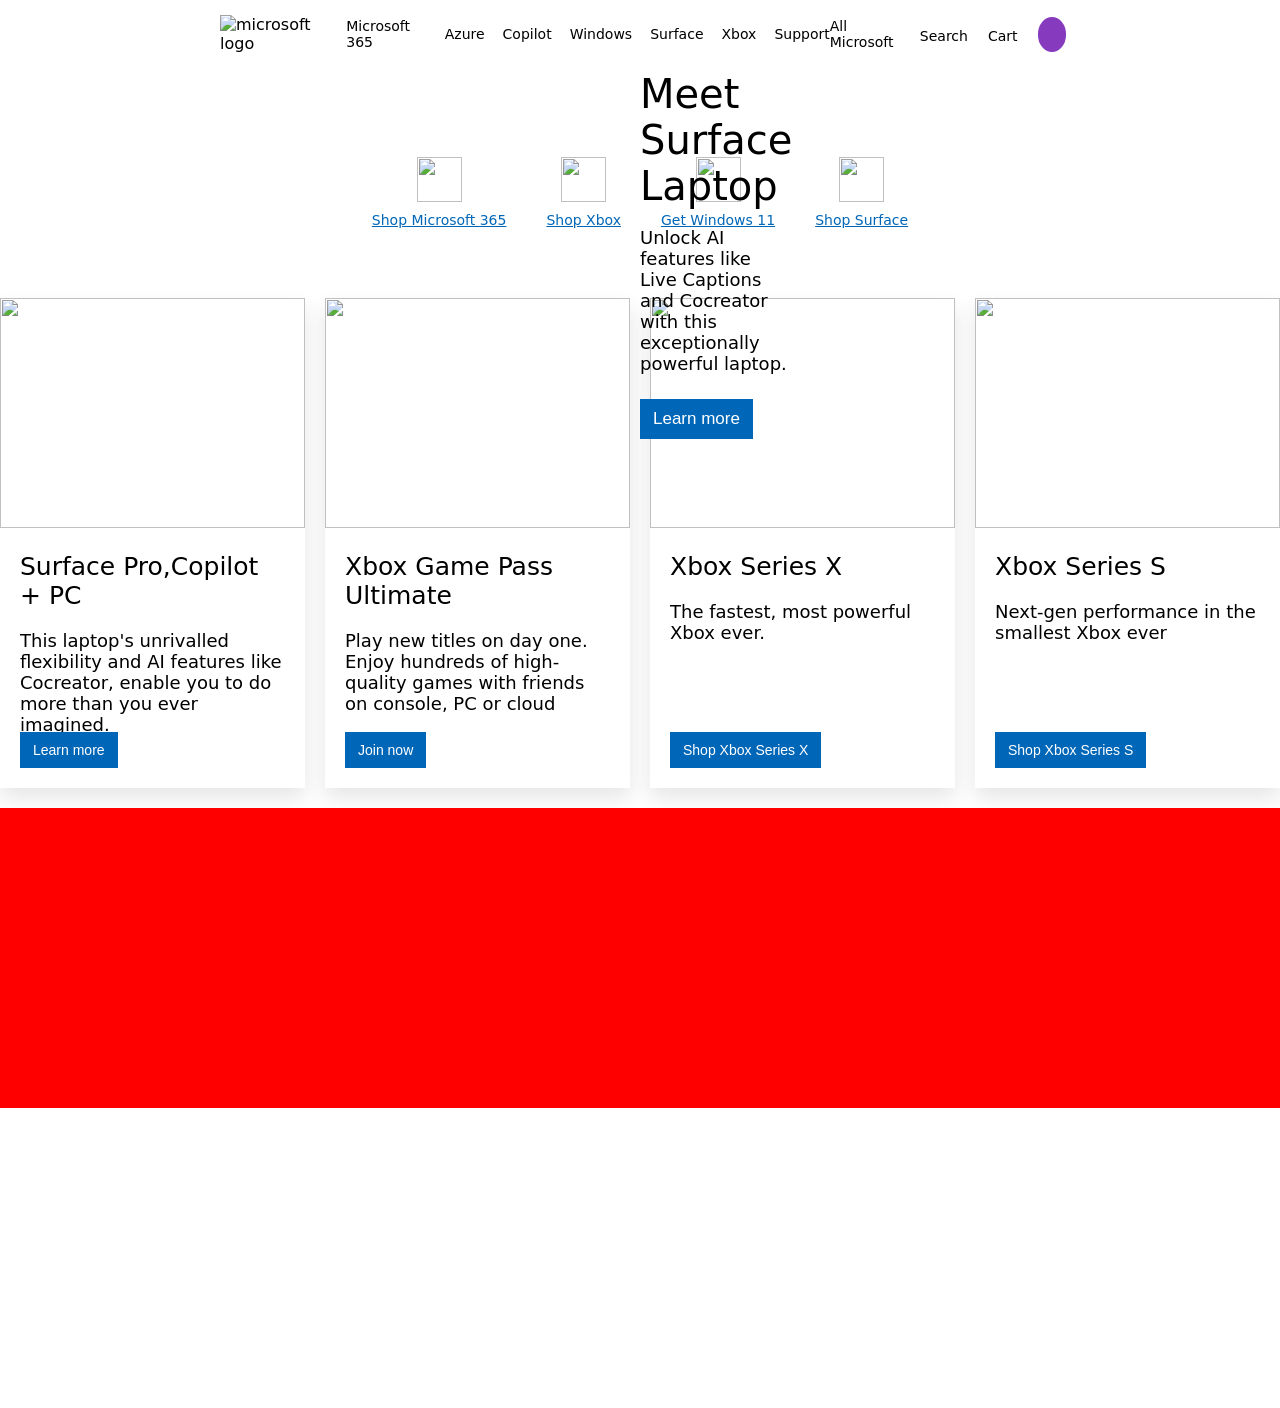
==== Microsoft_project/index.html @ ca44b894 "practice" ====
<!DOCTYPE html>
<html lang="en">
<head>
    <meta charset="UTF-8">
    <meta name="viewport" content="width=device-width, initial-scale=1.0">
    <title>Microsoft</title>
    <link rel="stylesheet" href="style.css">
    <link href="https://cdn.jsdelivr.net/npm/remixicon@4.9.0/fonts/remixicon.css" rel="stylesheet"/>
</head>
<body>
    <main>
        <nav>
            <div class="left">
                <img src="https://uhf.microsoft.com/images/microsoft/RE1Mu3b.png" alt="microsoft logo" width="110px" >
                <p>Microsoft 365</p>
                <p>Azure</p>
                <p>Copilot</p>
                <p>Windows</p>
                <p>Surface</p>
                <p>Xbox</p>
                <p>Support</p>
            </div>
            <div class="right">
                <p>All Microsoft <span><i class="ri-arrow-down-s-line"></i></span></p>
                <p>Search <span><i class="ri-search-line"></i></span></p>
                <p>Cart <span><i class="ri-shopping-cart-line"></i></span></p>
                <div class="profile"></div>
                
            </div>
        </nav>

        <section>
            <img src="https://cdn-dynmedia-1.microsoft.com/is/image/microsoftcorp/Highlight-Surface-Laptop-AI-7Ed-Sapphire-MC001-3000x1682:VP5-1920x600" alt="">
            <div class="content">
                <h1>Meet Surface Laptop</h1>
                <P>Unlock AI features like Live Captions and Cocreator with this exceptionally <br> powerful laptop.</P>
                <button>Learn more</button>
            </div>
        </section>

        <div class="container3">
            <div class="box">
                <img src="https://cdn-dynmedia-1.microsoft.com/is/content/microsoftcorp/Link-List-Icons-Microsoft-365?wid=40&hei=40" alt="">
                <p>Shop Microsoft 365</p>
            </div>
            <div class="box">
                <img src="https://cdn-dynmedia-1.microsoft.com/is/content/microsoftcorp/Link-List-Icons-Xbox-Games-Consoles?wid=40&hei=40" alt="">
                <p>Shop Xbox</p>
            </div>
            <div class="box">
                <img src="https://cdn-dynmedia-1.microsoft.com/is/content/microsoftcorp/Link-List-Icons-Microsoft-365?wid=40&hei=40" alt="">
                <p>Get Windows 11</p>
            </div>
            <div class="box">
                <img src="https://cdn-dynmedia-1.microsoft.com/is/content/microsoftcorp/Link-List-Icons-Surface-Devices?wid=40&hei=40" alt="">
                <p>Shop Surface</p>
            </div>
        </div>

        <div class="explain">
            <div class="desc">
                <div class="topimg"><img width="350px" src="https://cdn-dynmedia-1.microsoft.com/is/image/microsoftcorp/Content-Card-Surface-Pro-AI-11Ed-Sapphire-MC001?wid=380&hei=213&fit=crop" alt=""></div>                
                <div class="textt"><h1>Surface Pro,Copilot + PC</h1>
                <p>This laptop's unrivalled flexibility and AI features like Cocreator, enable you to do more than you ever imagined.</p>
                </div>
                <button>Learn more</button>
            </div>
            <div class="desc">
                <div class="topimg"><img width="350px" src="https://cdn-dynmedia-1.microsoft.com/is/image/microsoftcorp/Content-Card-Digital-Content-Xbox-Game-Pass-Oct25?fmt=png-alpha&wid=380&hei=213&fit=crop" alt=""></div>
                <div class="textt">
                    <h1>Xbox Game Pass Ultimate</h1>
                    <p>Play new titles on day one. Enjoy hundreds of high-quality games with friends on console, PC or cloud</p>
                </div>
                <button>Join now</button>
            </div>
            <div class="desc">
                <div class="topimg"><img width="350px" src="https://cdn-dynmedia-1.microsoft.com/is/image/microsoftcorp/gldn-XSX-CP-Xbox-Series-X?wid=380&hei=213&fit=crop" alt=""></div>
                <div class="textt">
                    <h1>Xbox Series X</h1>
                    <p>The fastest, most powerful Xbox ever.</p>
                </div>
                <button>Shop Xbox Series X</button>
            </div>
            <div class="desc">
                <div class="topimg"><img width="350px" src="https://cdn-dynmedia-1.microsoft.com/is/image/microsoftcorp/gldn-XSS-CP-Xbox-Series-S-Evergreen?wid=380&hei=213&fit=crop" alt=""></div>
                <div class="textt">
                    <h1>Xbox Series S</h1>
                    <p>Next-gen performance in the smallest Xbox ever</p>
                </div>
                <button>Shop Xbox Series S</button>
            </div>
        </div>

        <div class="contain">
            <div class="image"></div>
        </div>

    </main>
    
</body>
</html>
---- Microsoft_project/style.css ----
*{
    margin: 0;
    padding: 0;
    box-sizing: border-box;
}
html,body{
    height: 100%;
    width: 100%;
    font-family: system-ui, -apple-system, BlinkMacSystemFont, 'Segoe UI', Roboto, Oxygen, Ubuntu, Cantarell, 'Open Sans', 'Helvetica Neue', sans-serif;
}

main{
    display: flex;
    flex-direction: column;
    height: 100%;
    width: 100%;
}

nav{
    display: flex;
    justify-content: space-between;
    padding: 15px 250px 15px 220px;
}

nav .left{
    display: flex;
    align-items: center;
    gap: 18px;
}

nav p{
    font-size: 14px;
}

nav p:hover{
    text-decoration: underline;
}

nav .left img{
    margin-right: 15px;
}

nav .right{
    display: flex;
    align-items: center;
    gap: 20px;
}

.ri-search-line{
    font-size: 18px;
}
.ri-shopping-cart-line{
    font-size: 18px;
}

.profile{
    background-color: rgb(134, 59, 190);
    height: 35px;
    width: 35px;
    border-radius: 50%;
    background-image: url(https://plus.unsplash.com/premium_photo-1739786995552-0a2ccfa62ba5?q=80&w=580&auto=format&fit=crop&ixlib=rb-4.1.0&ixid=M3wxMjA3fDB8MHxwaG90by1wYWdlfHx8fGVufDB8fHx8fA%3D%3D);
    background-size: cover;
}

section{
    position: relative;
    align-self: center;
}

.content{
    position: absolute;
    top: 18%;
    left: 10%;
    text-align: left;
}
.content h1{
    font-size: 40px;
    font-weight: 500;
    margin-bottom: 18px;
}
.content p{
    font-size: 18px;
    margin-bottom: 25px;
}
.content button{
    font-size: 17px;
    padding: 10px 13px;
    background-color:#0067b8;
    color: white;
    border: none;
}
.content button:hover{
    background-color: #004a7f;
    cursor: pointer;
}


.container3{
    height: 30%;
    display: flex;
    justify-content: center;
    align-items: center;
    gap: 40px;
    margin : 70px 0;

}

.container3 .box{
    display: flex;
    flex-direction: column;
    align-items: center;
    gap: 10px;
}

.container3 .box img{
    height: 45px;
    width: 45px;
}

.container3 .box p{
    font-size: 14px;
    color:#0067b8;
    text-decoration: underline;
}

.explain{
    display: flex;
    justify-content: center;
    gap: 20px;
}
.explain .desc{
    width: 390px;
    display: flex;
    flex-direction: column;
    align-items: left;
    margin-bottom: 20px;
    box-shadow: 0 10px 20px rgba(0,0,0,0.1);
    padding-bottom: 20px;
}
.explain .desc .textt{
    height: 200px;
    width: 100%;
    padding: 20px;
}
.explain .desc .topimg img{
    width: 100%;
    height: 230px;

}
.explain .desc h1{
    font-size: 25px;
    font-weight: 500;
    margin-bottom:20px ;
}
.explain .desc p{
    font-size: 18px;
}
.explain .desc button{
    font-size: 14px;
    padding: 10px 13px;
    background-color:#0067b8;
    color: white;
    border: none;
    width: fit-content;
    margin-left: 20px;

}


.contain{
    height: 300px;
    background-color: red;
}
.contain .image{
    height: 600px;
    width: 95%;
    display: flex;
    background-image: url(https://cdn-dynmedia-1.microsoft.com/is/image/microsoftcorp/Highlight-Hero-Windows11-GlobalLaunch:VP5-1596x600);
    background-size: cover;
    background-position: center;
}
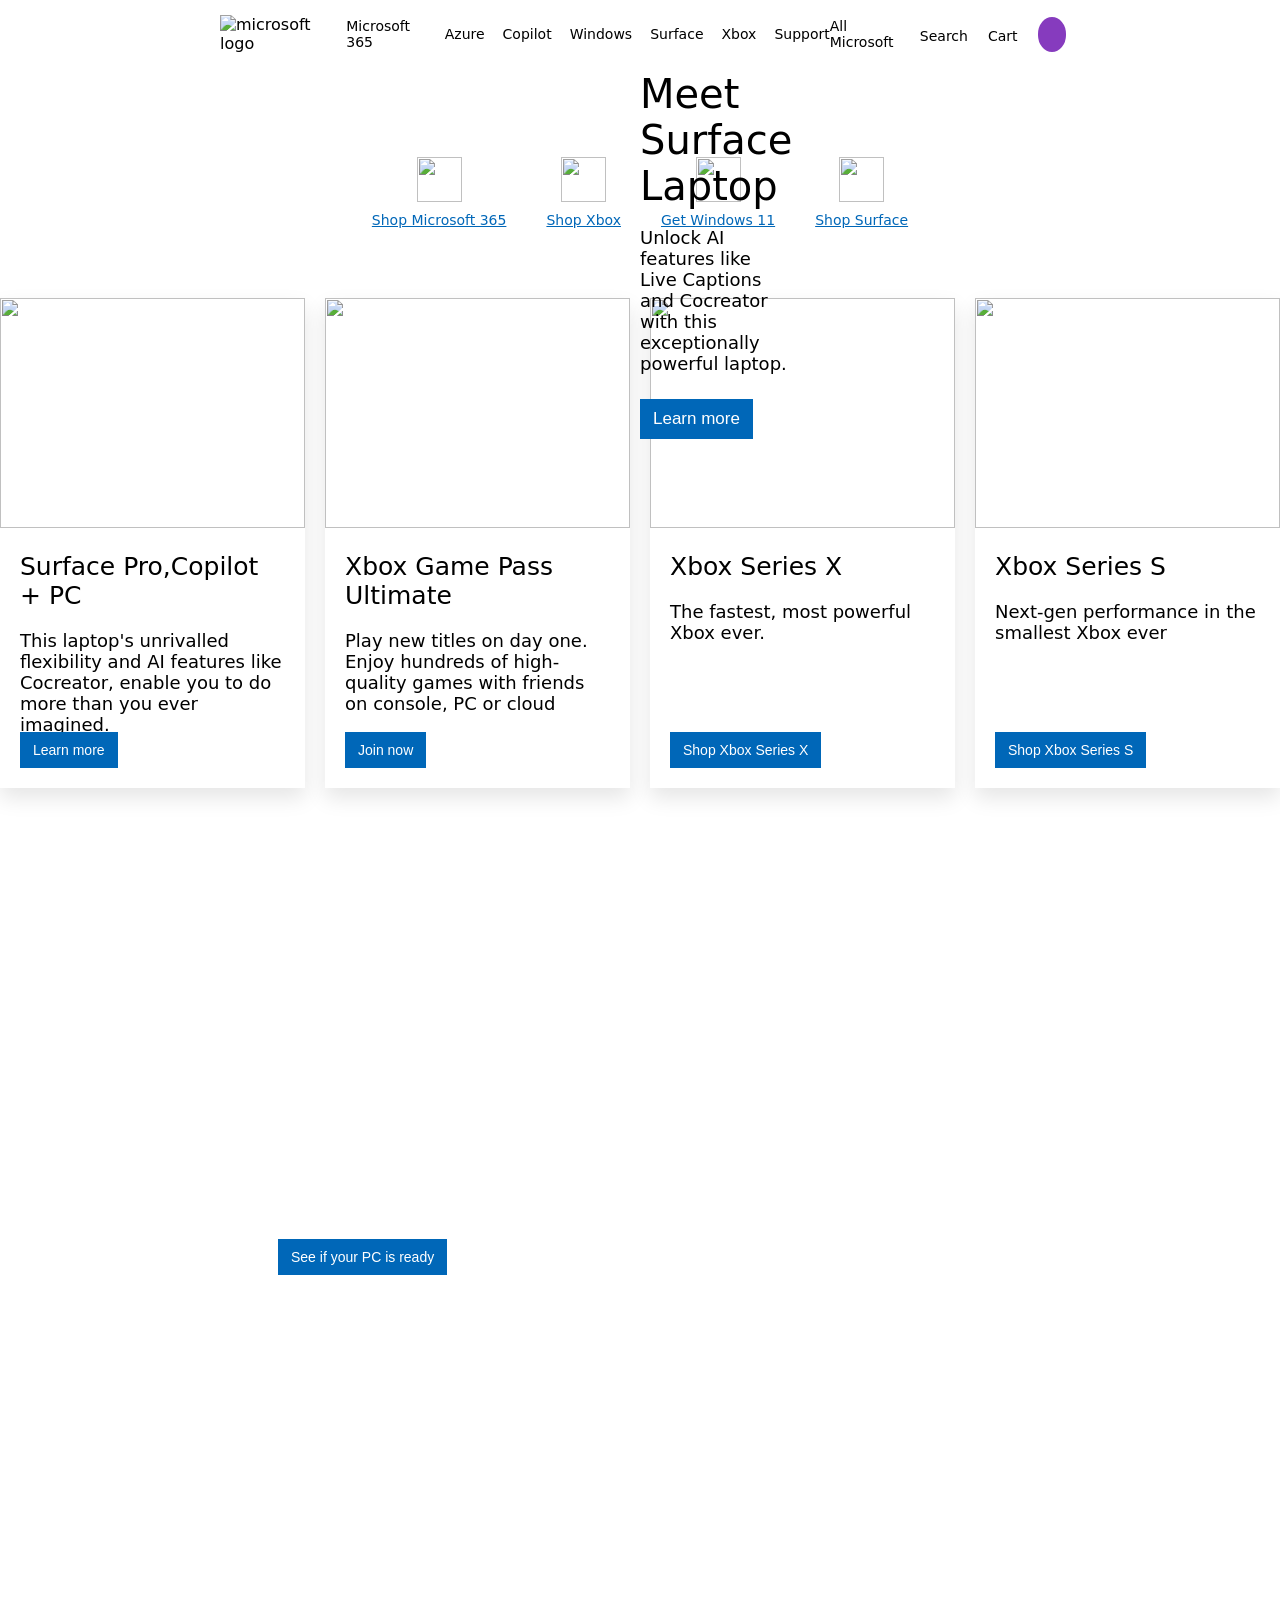
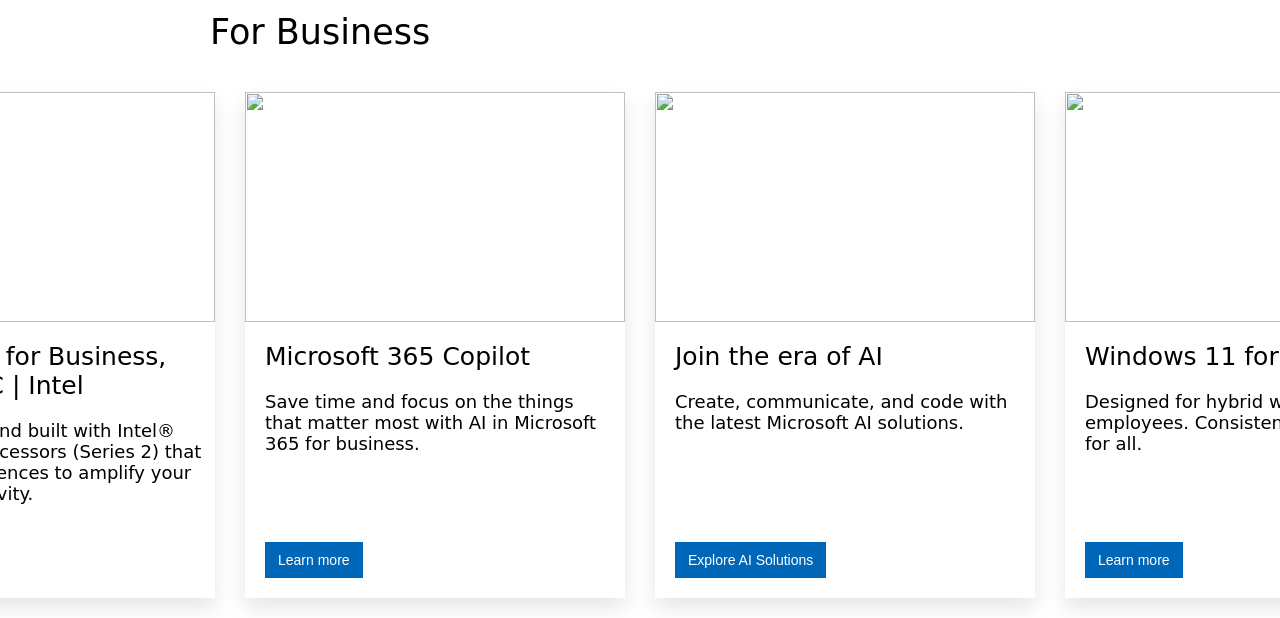
==== commit b51ec5ed: "practice" ====
--- a/Microsoft_project/index.html
+++ b/Microsoft_project/index.html
@@ -3,9 +3,10 @@
 <head>
     <meta charset="UTF-8">
     <meta name="viewport" content="width=device-width, initial-scale=1.0">
-    <title>Microsoft</title>
+    <title>Microsoft - AI,Cloud,Productivity,Computing,Gaming & Apps</title>
     <link rel="stylesheet" href="style.css">
     <link href="https://cdn.jsdelivr.net/npm/remixicon@4.9.0/fonts/remixicon.css" rel="stylesheet"/>
+    <link rel="shortcut icon" href="https://www.microsoft.com/favicon.ico" type="image/x-icon">
 </head>
 <body>
     <main>
@@ -92,8 +93,57 @@
         </div>
 
         <div class="contain">
-            <div class="image"></div>
+            <div class="image">
+                <div class="textsec">
+                    <h2>Designed for life today – and tomorrow</h2>
+                    <p>The next-generation of games. Your goals. Friends and family. Windows 11 was made to bring you closer to everything you love.</p>
+                    <button>See if your PC is ready</button>
+                </div>
+            </div>
         </div>
+
+        <div class="container4">
+            <div>
+            <h2>For Business</h2>
+            </div>
+            <div class="heading">
+                <div class="desc">
+                    <div class="topimg"><img width="350px" src="https://cdn-dynmedia-1.microsoft.com/is/image/microsoftcorp/Content-Card-Surface-Pro-AI-11Ed-Platinum-x86-001-COMMR?wid=380&hei=213&fit=crop" alt=""></div>                
+                    <div class="textt"><h1>Surface Pro for Business, Copilot+ PC | Intel</h1>
+                    <p>Ultra-versatile and built with Intel® Core™ Ultra processors (Series 2) that power AI experiences to amplify your team’s productivity.</p>
+                    </div>
+                    <button>Learn more</button>
+                </div>
+                <div class="desc">
+                    <div class="topimg"><img width="350px" src="https://cdn-dynmedia-1.microsoft.com/is/image/microsoftcorp/Content-Card-Microsoft-365-Copilot-COMMR-0625?wid=380&hei=213&fit=crop" alt=""></div>
+                    <div class="textt">
+                        <h1>Microsoft 365 Copilot</h1>
+                        <p>Save time and focus on the things that matter most with AI in Microsoft 365 for business.</p>
+                    </div>
+                    <button>Learn more</button>
+                </div>
+                <div class="desc">
+                    <div class="topimg"><img width="350px" src="https://cdn-dynmedia-1.microsoft.com/is/image/microsoftcorp/Content-Card-Azure-AI-Bloom?wid=380&hei=213&fit=crop" alt=""></div>
+                    <div class="textt">
+                        <h1>Join the era of AI</h1>
+                        <p>Create, communicate, and code with the latest Microsoft AI solutions.</p>
+                    </div>
+                    <button>Explore AI Solutions</button>
+                </div>
+                <div class="desc">
+                    <div class="topimg"><img width="350px" src="https://cdn-dynmedia-1.microsoft.com/is/image/microsoftcorp/Content-Card-Windows-11-Business?wid=380&hei=213&fit=crop" alt=""></div>
+                    <div class="textt">
+                        <h1>Windows 11 for business</h1>
+                        <p>Designed for hybrid work. Powerful for employees. Consistent for IT. Secure for all.</p>
+                    </div>
+                    <button>Learn more</button>
+                </div>
+            </div>
+        </div>
+
+        
+
+
 
     </main>
     
--- a/Microsoft_project/style.css
+++ b/Microsoft_project/style.css
@@ -168,14 +168,102 @@
 
 
 .contain{
-    height: 300px;
-    background-color: red;
+    height: 100%;
+    width: 100%;
+    display: flex;
+    justify-content: center;
+    align-items: center;
+    margin-top: 5%;
+    margin-bottom: 70px;
 }
 .contain .image{
     height: 600px;
-    width: 95%;
-    display: flex;
+    width: 80%;
     background-image: url(https://cdn-dynmedia-1.microsoft.com/is/image/microsoftcorp/Highlight-Hero-Windows11-GlobalLaunch:VP5-1596x600);
     background-size: cover;
     background-position: center;
-}+    margin-bottom: 70px;
+}
+.contain .image .textsec{
+    color: white;
+    width: 470px;
+    display: flex;
+    flex-direction: column;
+    gap: 20px;
+    margin-left: 150px;
+    margin-top: 200px;
+}
+.contain .image .textsec h2{
+    font-size: 30px;
+    font-weight: 500;
+}
+.contain .image .textsec button{
+    width: fit-content;
+    background-color: #0067b8;
+    color: white;
+    border: none;
+    padding: 10px 13px;
+    font-size: 14px;
+}
+
+
+.container4{
+    display: flex;
+    justify-content: space-around;
+    flex-direction: column;
+    gap: 20px;
+}
+.container4 .heading{
+    display: flex;
+    justify-content:center;
+    flex-direction: row;
+    gap: 30px;
+}
+
+.container4 h2{
+    margin-left: 210px;
+    font-size: 35px;
+    font-weight: 500;
+    margin-bottom: 20px;
+}
+.container4 .heading .desc{
+    display: flex;
+    flex-direction: column;
+    align-items: left;
+    margin-bottom: 20px;
+    box-shadow: 0 10px 20px rgba(0,0,0,0.1);
+    padding-bottom: 20px;
+    width: 380px;
+}
+.container4 .heading .desc .textt{
+    height: 220px;
+    width: 390px;
+    padding: 20px;
+}
+.container4 .heading .desc .topimg{
+    height: 230px;
+    width: 100%;
+}
+.container4 .heading .desc .topimg img{
+    width: 100%;
+    height: 230px;
+
+}
+.container4 .heading .desc h1{
+    font-size: 25px;
+    font-weight: 500;
+    margin-bottom:20px ;
+}
+.container4 .heading .desc p{
+    font-size: 18px;
+}
+.container4 .heading .desc button{
+    font-size: 14px;
+    padding: 10px 13px;
+    background-color:#0067b8;
+    color: white;
+    border: none;
+    width: fit-content;
+    margin-left: 20px;
+
+}
